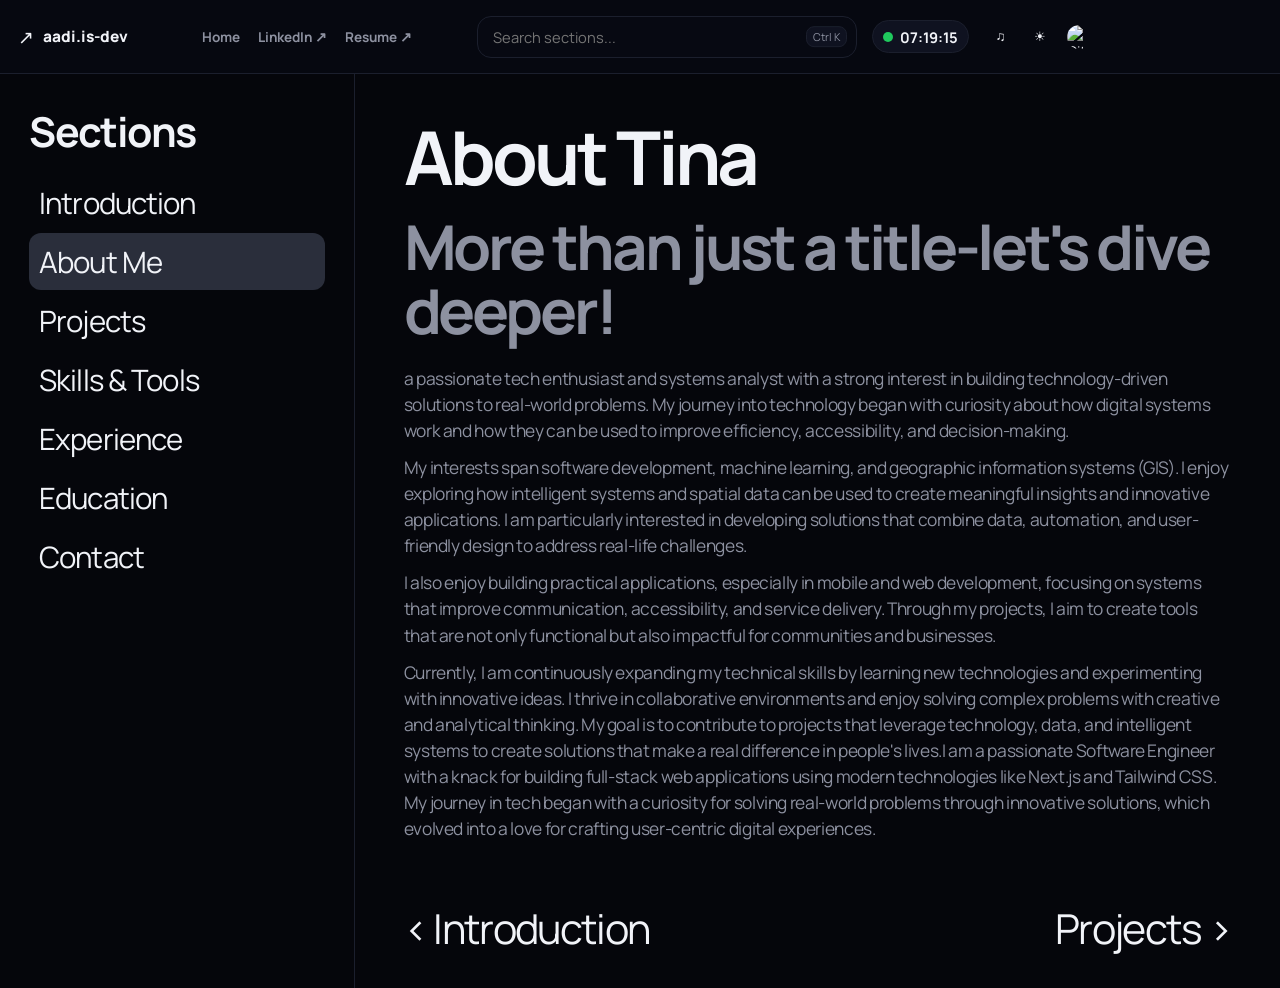
==== about.html @ 4027ba5c "Initial portfolio site" ====
﻿<!DOCTYPE html>
<html lang="en" data-theme="dark" data-page="about">
  <head>
    <meta charset="UTF-8" />
    <meta name="viewport" content="width=device-width, initial-scale=1.0" />
    <title>Aditya Domle | About</title>
    <link rel="preconnect" href="https://fonts.googleapis.com" />
    <link rel="preconnect" href="https://fonts.gstatic.com" crossorigin />
    <link href="https://fonts.googleapis.com/css2?family=Manrope:wght@400;500;600;700;800&display=swap" rel="stylesheet" />
    <link rel="stylesheet" href="https://cdnjs.cloudflare.com/ajax/libs/font-awesome/6.5.2/css/all.min.css" integrity="sha512-SnH5WK+bZxgPHs44uWix+LLJAJ9/2PkPKZ5QiAj6Ta86w+fsb2TkR4j8Wc8R80Jv2Q5S0VYvX0XQ8g5y/5v0w==" crossorigin="anonymous" referrerpolicy="no-referrer" />
    <link rel="stylesheet" href="styles.css" />
  </head>
  <body>
    <header class="topbar">
      <div class="brand-wrap"><span class="brand-mark">↗</span><span class="brand">aadi.is-dev</span></div>
      <nav class="header-links"><a href="index.html" data-page="intro">Home</a><a href="https://www.linkedin.com/in/tina-marion-abwor" target="_blank" rel="noreferrer">LinkedIn ↗</a><a href="Abwor Tina cv.pdf" target="_blank" rel="noreferrer">Resume ↗</a></nav>
      <div class="search-wrap"><input id="headerSearch" type="text" placeholder="Search sections..." /><span class="keycap">Ctrl K</span><ul id="searchResults" class="search-results" hidden></ul></div>
      <div class="status-pill"><span class="dot"></span><span id="clock">00:00:00</span></div>
      <div class="icon-actions"><button class="icon-btn" type="button">♫</button><button id="themeToggle" class="icon-btn" type="button">☀</button><a class="icon-btn github-mark-btn" href="https://github.com/Tina-marion" target="_blank" rel="noreferrer"><img class="github-mark-icon" src="https://github.githubassets.com/images/modules/logos_page/GitHub-Mark.png" alt="GitHub" /></a></div>
    </header>

    <div class="app-layout">
      <aside class="sidebar"><h2>Sections</h2><nav class="section-nav"><a href="index.html" data-page="intro">Introduction</a><a href="about.html" data-page="about">About Me</a><a href="projects.html" data-page="projects">Projects</a><a href="skills-tools.html" data-page="skills">Skills &amp; Tools</a><a href="experience.html" data-page="experience">Experience</a><a href="education.html" data-page="education">Education</a><a href="contact.html" data-page="contact">Contact</a></nav></aside>
      <main class="content content-page">
        <h1>About Tina </h1>
        <h2>More than just a title-let's dive deeper!</h2>
        <div class="muted-block">
          <p>a passionate tech enthusiast and systems analyst with a strong interest in building technology-driven solutions to real-world problems. My journey into technology began with curiosity about how digital systems work and how they can be used to improve efficiency, accessibility, and decision-making.</p>

          <p>My interests span software development, machine learning, and geographic information systems (GIS). I enjoy exploring how intelligent systems and spatial data can be used to create meaningful insights and innovative applications. I am particularly interested in developing solutions that combine data, automation, and user-friendly design to address real-life challenges.</p>

         <p>I also enjoy building practical applications, especially in mobile and web development, focusing on systems that improve communication, accessibility, and service delivery. Through my projects, I aim to create tools that are not only functional but also impactful for communities and businesses.</p>

<p>Currently, I am continuously expanding my technical skills by learning new technologies and experimenting with innovative ideas. I thrive in collaborative environments and enjoy solving complex problems with creative and analytical thinking.

My goal is to contribute to projects that leverage technology, data, and intelligent systems to create solutions that make a real difference in people's lives.I am a passionate Software Engineer with a knack for building full-stack web applications using modern technologies like Next.js and Tailwind CSS. My journey in tech began with a curiosity for solving real-world problems through innovative solutions, which evolved into a love for crafting user-centric digital experiences.</p>
         
        </div>
        <div class="page-nav"><a href="index.html">‹ Introduction</a><a href="projects.html">Projects ›</a></div>
      </main>
    </div>
    <script src="script.js"></script>
  </body>
</html>
---- styles.css ----
:root {
  --bg: #f4f5f7;
  --surface: #ffffff;
  --surface-soft: #f4f4f6;
  --text: #0f1117;
  --muted: #6b6f7b;
  --line: #e3e5ed;
  --active: #e8e9ee;
  --pill: #ffffff;
}

html[data-theme="dark"] {
  --bg: #05060b;
  --surface: #070912;
  --surface-soft: #f3f4f6;
  --text: #f1f3f8;
  --muted: #8d91a0;
  --line: #1b1f2d;
  --active: #2a2e3b;
  --pill: #0f1220;
}

* {
  box-sizing: border-box;
}

html,
body {
  margin: 0;
  padding: 0;
  min-height: 100%;
}

html {
  font-size: 92%;
}

body {
  background: var(--bg);
  color: var(--text);
  font-family: "Manrope", "Segoe UI", sans-serif;
}

.topbar {
  position: sticky;
  top: 0;
  z-index: 20;
  min-height: 74px;
  display: flex;
  align-items: center;
  gap: 1rem;
  padding: 0.95rem 1.2rem;
  border-bottom: 1px solid var(--line);
  background: color-mix(in srgb, var(--surface) 94%, transparent);
  backdrop-filter: blur(8px);
}

.brand-wrap {
  display: flex;
  align-items: center;
  gap: 0.65rem;
  min-width: 170px;
}

.brand-mark {
  font-size: 1.3rem;
}

.brand {
  font-size: 1.05rem;
  font-weight: 800;
}

.header-links {
  display: flex;
  align-items: center;
  gap: 1.2rem;
  min-width: 260px;
}

.header-links a {
  color: var(--muted);
  text-decoration: none;
  font-size: 0.92rem;
  font-weight: 700;
}

.header-links a.active,
.header-links a:hover {
  color: var(--text);
}

.search-wrap {
  position: relative;
  flex: 1;
  max-width: 380px;
}

.search-wrap input {
  width: 100%;
  border: 1px solid var(--line);
  border-radius: 14px;
  background: var(--surface);
  color: var(--text);
  font: inherit;
  padding: 0.68rem 5.2rem 0.68rem 1rem;
}

.keycap {
  position: absolute;
  right: 10px;
  top: 50%;
  transform: translateY(-50%);
  border: 1px solid var(--line);
  border-radius: 8px;
  padding: 0.16rem 0.42rem;
  color: var(--muted);
  font-size: 0.74rem;
  background: var(--pill);
}

.search-results {
  position: absolute;
  top: calc(100% + 6px);
  left: 0;
  right: 0;
  list-style: none;
  margin: 0;
  padding: 0.4rem;
  border: 1px solid var(--line);
  border-radius: 12px;
  background: var(--surface);
  box-shadow: 0 16px 34px rgba(0, 0, 0, 0.22);
}

.search-results li {
  padding: 0.48rem 0.6rem;
  border-radius: 8px;
  cursor: pointer;
}

.search-results li:hover {
  background: var(--active);
}

.status-pill {
  border: 1px solid var(--line);
  border-radius: 999px;
  background: var(--pill);
  font-weight: 700;
  display: flex;
  align-items: center;
  gap: 0.45rem;
  padding: 0.4rem 0.7rem;
}

.dot {
  width: 10px;
  height: 10px;
  border-radius: 50%;
  background: #1fc95d;
}

.icon-actions {
  display: flex;
  align-items: center;
  gap: 0.35rem;
}

.icon-btn {
  width: 34px;
  height: 34px;
  border: 1px solid transparent;
  border-radius: 9px;
  background: transparent;
  color: var(--text);
  display: inline-flex;
  align-items: center;
  justify-content: center;
  text-decoration: none;
  cursor: pointer;
}

.icon-btn:hover {
  border-color: var(--line);
  background: var(--pill);
}

.github-mark-btn {
  padding: 0;
}

.github-mark-icon {
  width: 24px;
  height: 24px;
  border-radius: 50%;
  display: block;
}

.app-layout {
  display: grid;
  grid-template-columns: 355px 1fr;
  min-height: calc(100vh - 74px);
}

.sidebar {
  border-right: 1px solid var(--line);
  padding: 2rem 2rem 1.5rem;
}

.sidebar h2 {
  margin: 0 0 1rem;
  font-size: 2.8rem;
  letter-spacing: -0.04em;
}

.section-nav {
  display: grid;
  gap: 0.14rem;
}

.section-nav a {
  color: var(--text);
  text-decoration: none;
  padding: 0.58rem 0.66rem;
  border-radius: 12px;
  font-size: 2rem;
  letter-spacing: -0.03em;
}

.section-nav a.active,
.section-nav a:hover {
  background: var(--active);
}

.content {
  padding: 2.2rem 3.3rem;
  max-width: 1400px;
}

.content-page h1 {
  margin: 0;
  font-size: clamp(3rem, 5.8vw, 5.2rem);
  letter-spacing: -0.05em;
}

.content-page h2 {
  margin: 0.55rem 0 1.5rem;
  color: var(--muted);
  font-size: clamp(2.2rem, 6vw, 4.2rem);
  letter-spacing: -0.05em;
  line-height: 1.03;
}

.content-page p {
  margin: 0;
  max-width: 1300px;
  font-size: clamp(1.08rem, 1.55vw, 1.55rem);
  letter-spacing: -0.02em;
  line-height: 1.5;
}

.page-nav {
  margin-top: 4rem;
  display: flex;
  justify-content: space-between;
  font-size: 2.8rem;
  letter-spacing: -0.04em;
}

.page-nav a {
  color: var(--text);
  text-decoration: none;
}

.hero-actions {
  margin-top: 1.6rem;
  display: flex;
  gap: 0.8rem;
  flex-wrap: wrap;
}

.btn {
  text-decoration: none;
  border: 1px solid var(--line);
  border-radius: 11px;
  padding: 0.62rem 0.95rem;
  font-weight: 700;
  color: var(--text);
  background: var(--surface);
}

.btn-primary {
  color: #ffffff;
  border-color: transparent;
  background: linear-gradient(120deg, #7a5bf4 0%, #946bff 100%);
}

.project-grid {
  margin-top: 1.4rem;
  display: grid;
  grid-template-columns: repeat(3, minmax(0, 1fr));
  gap: 1rem;
}

.project-card {
  background: color-mix(in srgb, var(--surface) 70%, #f3f4f8);
  border: 1px solid color-mix(in srgb, var(--line) 86%, #d9dcea);
  border-radius: 16px;
  padding: 1.2rem;
}

.project-card h4 {
  margin: 0;
  font-size: 1.05rem;
  line-height: 1.35;
}

.project-card p {
  margin-top: 0.6rem;
  color: var(--muted);
  font-size: 0.98rem;
  line-height: 1.45;
}

.project-card a {
  display: inline-block;
  margin-top: 0.58rem;
  color: var(--muted);
  text-decoration: none;
}

.skills-tags {
  margin-top: 1.2rem;
  display: flex;
  flex-wrap: wrap;
  gap: 0.55rem;
}

.skill-chip {
  display: inline-flex;
  align-items: center;
  gap: 0.45rem;
  border: 1px solid #d9dce4;
  border-radius: 10px;
  padding: 0.45rem 0.72rem;
  color: #161a24;
  background: #f5f6f8;
  font-weight: 700;
  font-size: 0.98rem;
}

.skill-chip .mini {
  font-size: 0.82rem;
  color: #4f5565;
}

.muted-block {
  margin-top: 1.2rem;
  display: grid;
  gap: 0.75rem;
}

.muted-block p {
  color: var(--muted);
  font-size: 1.18rem;
}

.experience-page > p {
  max-width: 1320px;
  margin-top: 0.2rem;
}

.exp-timeline {
  margin-top: 2rem;
  border-left: 1px solid color-mix(in srgb, var(--line) 92%, #2a2f40);
  padding-left: 1.8rem;
}

.exp-item {
  position: relative;
}

.exp-item + .exp-item {
  margin-top: 2.8rem;
}

.exp-dot {
  position: absolute;
  left: -2.42rem;
  top: 0.05rem;
  width: 1.35rem;
  height: 1.35rem;
  border-radius: 50%;
  background: #13284f;
  color: #84aaf8;
  display: inline-flex;
  align-items: center;
  justify-content: center;
  font-size: 0.7rem;
}

.exp-title-row {
  display: flex;
  align-items: center;
  gap: 0.75rem;
  flex-wrap: wrap;
}

.exp-title-row h3 {
  margin: 0;
  font-size: clamp(1.5rem, 2.5vw, 2.2rem);
  letter-spacing: -0.03em;
}

.latest-badge {
  border-radius: 8px;
  padding: 0.22rem 0.6rem;
  font-size: 0.9rem;
  font-weight: 700;
  color: #9dc0ff;
  background: #133f8b;
}

.exp-time {
  margin-top: 0.35rem;
  color: var(--muted);
  font-size: 1rem;
}

.exp-desc {
  margin-top: 1rem;
  color: var(--muted);
  max-width: 1200px;
  font-size: 1.15rem;
}

.education-page .intro-stack {
  margin-top: 0.3rem;
  display: grid;
  gap: 1.25rem;
}

.education-page .intro-stack p {
  color: var(--text);
  max-width: 1320px;
}

.education-page .exp-timeline {
  margin-top: 2.1rem;
}

.contact-page .contact-form {
  margin-top: 0.9rem;
  max-width: 1260px;
  display: grid;
  gap: 0.9rem;
}

.contact-page label {
  font-size: 1.95rem;
  font-weight: 700;
  letter-spacing: -0.03em;
}

.contact-page .req {
  color: #ff6161;
  margin-left: 0.15rem;
}

.contact-page input,
.contact-page textarea {
  width: 100%;
  border: 1px solid #2a2f3f;
  border-radius: 12px;
  background: #12141c;
  color: #d6d9e4;
  font: inherit;
  font-size: 1.2rem;
  padding: 0.88rem 0.92rem;
}

.contact-page textarea {
  min-height: 95px;
  resize: vertical;
}

.contact-page input::placeholder,
.contact-page textarea::placeholder {
  color: #82879a;
}

.contact-page .field-note {
  margin-top: -0.35rem;
  color: #99a0b6;
  font-size: 1.12rem;
}

.contact-page .btn {
  margin-top: 0.5rem;
  width: fit-content;
}

.awards-section {
  margin-top: 1.25rem;
}

.awards-help p {
  color: var(--muted);
  font-size: 0.95rem;
}

.awards-help code {
  background: #12141c;
  border: 1px solid #2a2f3f;
  border-radius: 6px;
  padding: 0.1rem 0.35rem;
}

.awards-grid {
  margin-top: 0.8rem;
  display: grid;
  grid-template-columns: repeat(3, minmax(0, 1fr));
  gap: 0.85rem;
}

.award-card {
  margin: 0;
  border: 1px solid var(--line);
  border-radius: 14px;
  overflow: hidden;
  background: #11131b;
}

.award-card img {
  width: 100%;
  height: 250px;
  object-fit: cover;
  display: block;
}

.award-card figcaption {
  padding: 0.65rem 0.75rem 0.75rem;
  border-top: 1px solid var(--line);
  color: var(--muted);
  font-size: 0.92rem;
  font-weight: 600;
}

@media (max-width: 1200px) {
  .app-layout {
    grid-template-columns: 1fr;
  }

  .sidebar {
    border-right: 0;
    border-bottom: 1px solid var(--line);
    padding: 1.2rem 1rem;
  }

  .sidebar h2 {
    font-size: 2rem;
  }

  .section-nav {
    grid-template-columns: repeat(2, minmax(0, 1fr));
    gap: 0.35rem;
  }

  .section-nav a {
    font-size: 1.2rem;
  }

  .content {
    padding: 1.4rem 1rem 2rem;
  }

  .project-grid {
    grid-template-columns: repeat(2, minmax(0, 1fr));
  }

  .awards-grid {
    grid-template-columns: repeat(2, minmax(0, 1fr));
  }

  .exp-timeline {
    padding-left: 1.25rem;
  }

  .exp-dot {
    left: -1.87rem;
  }

  .contact-page label {
    font-size: 1.45rem;
  }
}

@media (max-width: 760px) {
  .topbar {
    flex-wrap: wrap;
    gap: 0.65rem;
  }

  .header-links {
    min-width: auto;
    width: 100%;
  }

  .search-wrap {
    order: 4;
    max-width: none;
    width: 100%;
  }

  .status-pill {
    margin-left: auto;
  }

  .section-nav {
    grid-template-columns: 1fr;
  }

  .project-grid {
    grid-template-columns: 1fr;
  }

  .awards-grid {
    grid-template-columns: 1fr;
  }

  .page-nav {
    font-size: 1.6rem;
  }

  .contact-page label {
    font-size: 1.2rem;
  }

  .contact-page .field-note {
    font-size: 1rem;
  }
}
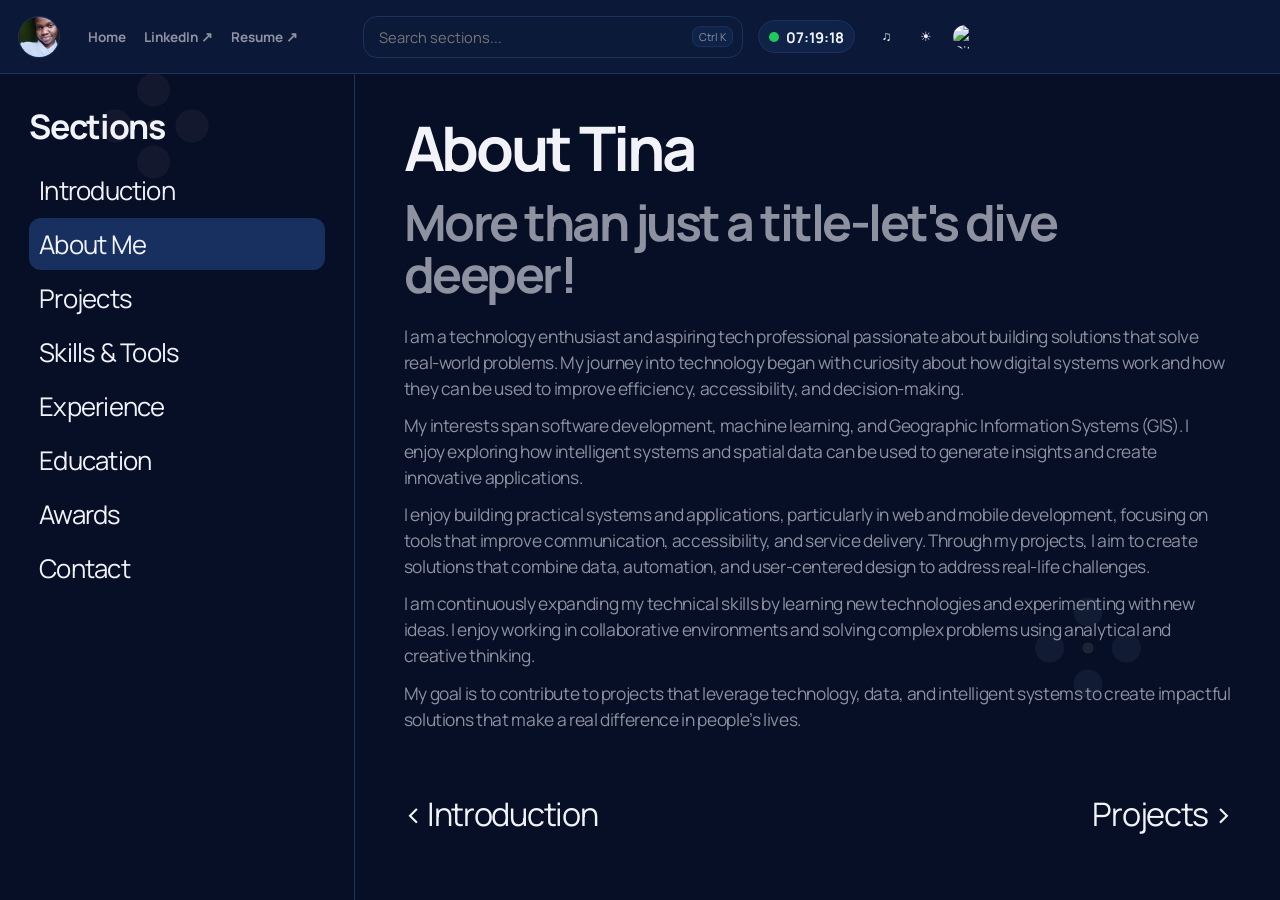
==== commit be8cfa3b: "changes made" ====
--- a/about.html
+++ b/about.html
@@ -12,7 +12,7 @@
   </head>
   <body>
     <header class="topbar">
-      <div class="brand-wrap"><span class="brand-mark">↗</span><span class="brand">aadi.is-dev</span></div>
+      <div class="brand-wrap"><img class="brand-photo" src="tina.jpg" alt="Tina Marion" /></div>
       <nav class="header-links"><a href="index.html" data-page="intro">Home</a><a href="https://www.linkedin.com/in/tina-marion-abwor" target="_blank" rel="noreferrer">LinkedIn ↗</a><a href="Abwor Tina cv.pdf" target="_blank" rel="noreferrer">Resume ↗</a></nav>
       <div class="search-wrap"><input id="headerSearch" type="text" placeholder="Search sections..." /><span class="keycap">Ctrl K</span><ul id="searchResults" class="search-results" hidden></ul></div>
       <div class="status-pill"><span class="dot"></span><span id="clock">00:00:00</span></div>
@@ -20,21 +20,29 @@
     </header>
 
     <div class="app-layout">
-      <aside class="sidebar"><h2>Sections</h2><nav class="section-nav"><a href="index.html" data-page="intro">Introduction</a><a href="about.html" data-page="about">About Me</a><a href="projects.html" data-page="projects">Projects</a><a href="skills-tools.html" data-page="skills">Skills &amp; Tools</a><a href="experience.html" data-page="experience">Experience</a><a href="education.html" data-page="education">Education</a><a href="contact.html" data-page="contact">Contact</a></nav></aside>
+      <aside class="sidebar"><h2>Sections</h2><nav class="section-nav"><a href="index.html" data-page="intro">Introduction</a><a href="about.html" data-page="about">About Me</a><a href="projects.html" data-page="projects">Projects</a><a href="skills-tools.html" data-page="skills">Skills &amp; Tools</a><a href="experience.html" data-page="experience">Experience</a><a href="education.html" data-page="education">Education</a><a href="awards.html" data-page="awards">Awards</a><a href="contact.html" data-page="contact">Contact</a></nav></aside>
       <main class="content content-page">
         <h1>About Tina </h1>
         <h2>More than just a title-let's dive deeper!</h2>
         <div class="muted-block">
-          <p>a passionate tech enthusiast and systems analyst with a strong interest in building technology-driven solutions to real-world problems. My journey into technology began with curiosity about how digital systems work and how they can be used to improve efficiency, accessibility, and decision-making.</p>
+          <p>I am a technology enthusiast and aspiring tech professional passionate about building solutions that solve real-world problems. 
+            My journey into technology began with curiosity about how digital systems work and how they can be used to improve efficiency, 
+            accessibility, and decision-making.</p>
 
-          <p>My interests span software development, machine learning, and geographic information systems (GIS). I enjoy exploring how intelligent systems and spatial data can be used to create meaningful insights and innovative applications. I am particularly interested in developing solutions that combine data, automation, and user-friendly design to address real-life challenges.</p>
+          <p>My interests span software development, machine learning, and Geographic Information Systems (GIS). 
+            I enjoy exploring how intelligent systems and spatial data can be used to generate insights and create innovative applications.</p>
 
-         <p>I also enjoy building practical applications, especially in mobile and web development, focusing on systems that improve communication, accessibility, and service delivery. Through my projects, I aim to create tools that are not only functional but also impactful for communities and businesses.</p>
+          <p>I enjoy building practical systems and applications, particularly in web and mobile development, 
+            focusing on tools that improve communication, accessibility, and service delivery. 
+            Through my projects, I aim to create solutions that combine data, automation, and user-centered design to address real-life challenges.</p>
 
-<p>Currently, I am continuously expanding my technical skills by learning new technologies and experimenting with innovative ideas. I thrive in collaborative environments and enjoy solving complex problems with creative and analytical thinking.
+          <p> I am continuously expanding my technical skills by learning new technologies and
+             experimenting with new ideas. I enjoy working in collaborative environments 
+             and solving complex problems using analytical and creative thinking.</p>
 
-My goal is to contribute to projects that leverage technology, data, and intelligent systems to create solutions that make a real difference in people's lives.I am a passionate Software Engineer with a knack for building full-stack web applications using modern technologies like Next.js and Tailwind CSS. My journey in tech began with a curiosity for solving real-world problems through innovative solutions, which evolved into a love for crafting user-centric digital experiences.</p>
-         
+          <p>My goal is to contribute to projects that leverage technology, data, 
+            and intelligent systems to create impactful solutions that make a real difference
+             in people’s lives.</p>
         </div>
         <div class="page-nav"><a href="index.html">‹ Introduction</a><a href="projects.html">Projects ›</a></div>
       </main>
--- a/styles.css
+++ b/styles.css
@@ -1,23 +1,25 @@
 :root {
-  --bg: #f4f5f7;
-  --surface: #ffffff;
-  --surface-soft: #f4f4f6;
+  --bg: #dbe5ff;
+  --surface: #edf2ff;
+  --surface-soft: #d7e2ff;
   --text: #0f1117;
-  --muted: #6b6f7b;
-  --line: #e3e5ed;
-  --active: #e8e9ee;
-  --pill: #ffffff;
+  --muted: #4d5772;
+  --line: #b9c7eb;
+  --active: #c9d8fb;
+  --pill: #f2f6ff;
+  --flower-opacity: 0.45;
 }
 
 html[data-theme="dark"] {
-  --bg: #05060b;
-  --surface: #070912;
-  --surface-soft: #f3f4f6;
+  --bg: #070f26;
+  --surface: #0c1a3a;
+  --surface-soft: #132850;
   --text: #f1f3f8;
   --muted: #8d91a0;
-  --line: #1b1f2d;
-  --active: #2a2e3b;
-  --pill: #0f1220;
+  --line: #1d315d;
+  --active: #17305f;
+  --pill: #0f2349;
+  --flower-opacity: 0.32;
 }
 
 * {
@@ -39,6 +41,28 @@
   background: var(--bg);
   color: var(--text);
   font-family: "Manrope", "Segoe UI", sans-serif;
+  position: relative;
+  overflow-x: hidden;
+}
+
+body::before {
+  content: "";
+  position: fixed;
+  inset: 0;
+  pointer-events: none;
+  z-index: -1;
+  opacity: var(--flower-opacity);
+  background:
+    radial-gradient(circle at 12% 18%, rgba(255, 183, 197, 0.18) 0 16px, transparent 17px),
+    radial-gradient(circle at 9% 14%, rgba(255, 183, 197, 0.18) 0 16px, transparent 17px),
+    radial-gradient(circle at 15% 14%, rgba(255, 183, 197, 0.18) 0 16px, transparent 17px),
+    radial-gradient(circle at 12% 10%, rgba(255, 183, 197, 0.18) 0 16px, transparent 17px),
+    radial-gradient(circle at 12% 14%, rgba(255, 228, 170, 0.26) 0 6px, transparent 7px),
+    radial-gradient(circle at 85% 76%, rgba(170, 211, 255, 0.2) 0 14px, transparent 15px),
+    radial-gradient(circle at 82% 72%, rgba(170, 211, 255, 0.2) 0 14px, transparent 15px),
+    radial-gradient(circle at 88% 72%, rgba(170, 211, 255, 0.2) 0 14px, transparent 15px),
+    radial-gradient(circle at 85% 68%, rgba(170, 211, 255, 0.2) 0 14px, transparent 15px),
+    radial-gradient(circle at 85% 72%, rgba(255, 238, 184, 0.3) 0 5px, transparent 6px);
 }
 
 .topbar {
@@ -59,7 +83,16 @@
   display: flex;
   align-items: center;
   gap: 0.65rem;
-  min-width: 170px;
+  min-width: 56px;
+}
+
+.brand-photo {
+  width: 42px;
+  height: 42px;
+  border-radius: 50%;
+  object-fit: cover;
+  border: 1px solid var(--line);
+  display: block;
 }
 
 .brand-mark {
@@ -186,6 +219,11 @@
   background: var(--pill);
 }
 
+.icon-btn.is-active {
+  border-color: var(--line);
+  background: var(--pill);
+}
+
 .github-mark-btn {
   padding: 0;
 }
@@ -210,7 +248,7 @@
 
 .sidebar h2 {
   margin: 0 0 1rem;
-  font-size: 2.8rem;
+  font-size: 2.3rem;
   letter-spacing: -0.04em;
 }
 
@@ -224,7 +262,7 @@
   text-decoration: none;
   padding: 0.58rem 0.66rem;
   border-radius: 12px;
-  font-size: 2rem;
+  font-size: 1.75rem;
   letter-spacing: -0.03em;
 }
 
@@ -240,14 +278,14 @@
 
 .content-page h1 {
   margin: 0;
-  font-size: clamp(3rem, 5.8vw, 5.2rem);
+  font-size: clamp(2.4rem, 4.8vw, 4.3rem);
   letter-spacing: -0.05em;
 }
 
 .content-page h2 {
   margin: 0.55rem 0 1.5rem;
   color: var(--muted);
-  font-size: clamp(2.2rem, 6vw, 4.2rem);
+  font-size: clamp(1.9rem, 4.8vw, 3.4rem);
   letter-spacing: -0.05em;
   line-height: 1.03;
 }
@@ -255,7 +293,7 @@
 .content-page p {
   margin: 0;
   max-width: 1300px;
-  font-size: clamp(1.08rem, 1.55vw, 1.55rem);
+  font-size: clamp(1rem, 1.3vw, 1.3rem);
   letter-spacing: -0.02em;
   line-height: 1.5;
 }
@@ -264,7 +302,7 @@
   margin-top: 4rem;
   display: flex;
   justify-content: space-between;
-  font-size: 2.8rem;
+  font-size: 2.2rem;
   letter-spacing: -0.04em;
 }
 
@@ -350,9 +388,11 @@
   font-size: 0.98rem;
 }
 
-.skill-chip .mini {
-  font-size: 0.82rem;
-  color: #4f5565;
+.skill-icon {
+  width: 1rem;
+  height: 1rem;
+  object-fit: contain;
+  flex-shrink: 0;
 }
 
 .muted-block {
@@ -529,13 +569,15 @@
   border: 1px solid var(--line);
   border-radius: 14px;
   overflow: hidden;
-  background: #11131b;
+  background: color-mix(in srgb, var(--surface) 90%, #0c142c);
 }
 
 .award-card img {
   width: 100%;
-  height: 250px;
-  object-fit: cover;
+  height: 290px;
+  object-fit: contain;
+  background: color-mix(in srgb, var(--bg) 72%, #ffffff 28%);
+  padding: 0.35rem;
   display: block;
 }
 
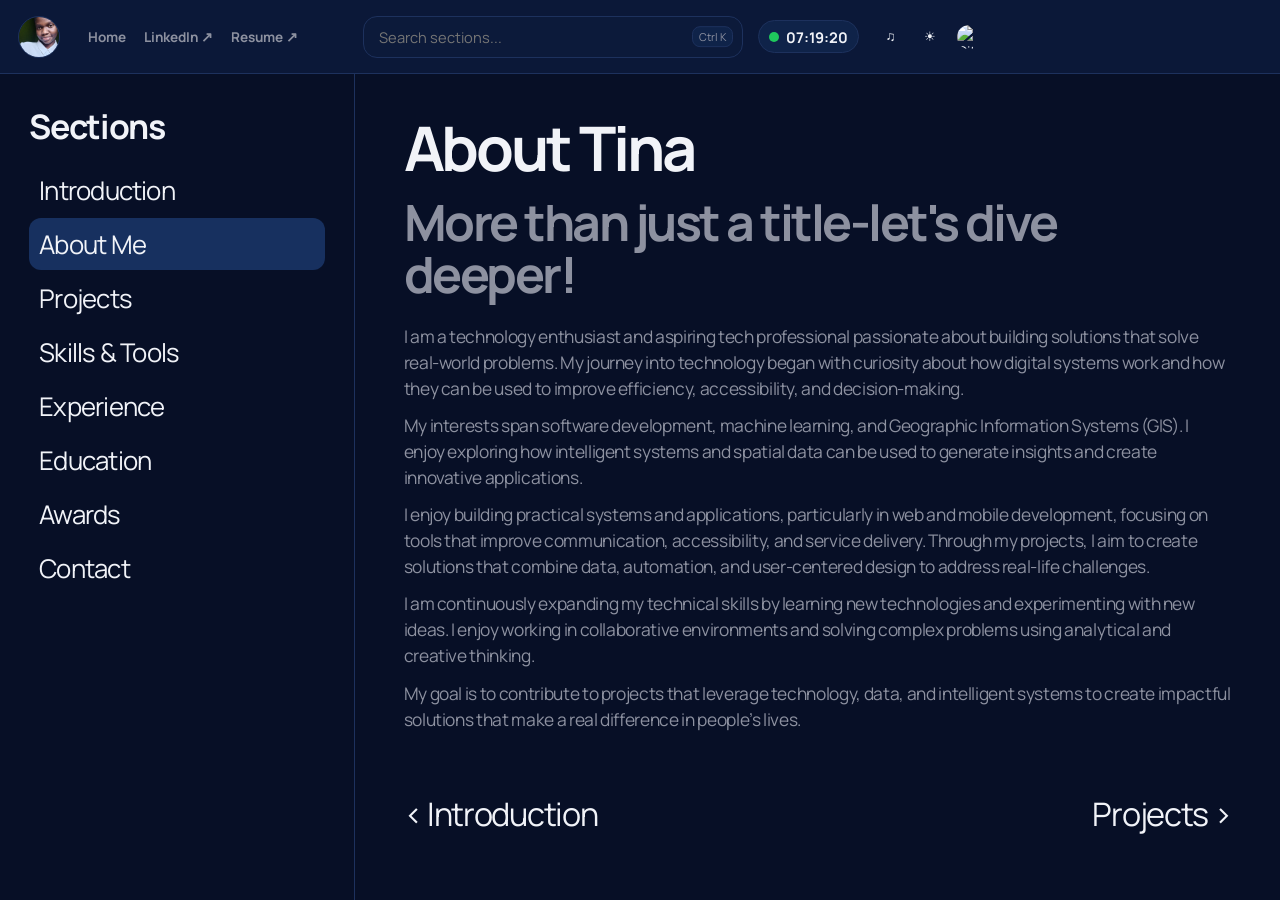
==== commit c3860fd7: "flowers added to design" ====
--- a/about.html
+++ b/about.html
@@ -3,7 +3,7 @@
   <head>
     <meta charset="UTF-8" />
     <meta name="viewport" content="width=device-width, initial-scale=1.0" />
-    <title>Aditya Domle | About</title>
+    <title>Tina marion  | About</title>
     <link rel="preconnect" href="https://fonts.googleapis.com" />
     <link rel="preconnect" href="https://fonts.gstatic.com" crossorigin />
     <link href="https://fonts.googleapis.com/css2?family=Manrope:wght@400;500;600;700;800&display=swap" rel="stylesheet" />
--- a/styles.css
+++ b/styles.css
@@ -45,24 +45,56 @@
   overflow-x: hidden;
 }
 
-body::before {
-  content: "";
+.floating-flower {
   position: fixed;
-  inset: 0;
   pointer-events: none;
-  z-index: -1;
-  opacity: var(--flower-opacity);
-  background:
-    radial-gradient(circle at 12% 18%, rgba(255, 183, 197, 0.18) 0 16px, transparent 17px),
-    radial-gradient(circle at 9% 14%, rgba(255, 183, 197, 0.18) 0 16px, transparent 17px),
-    radial-gradient(circle at 15% 14%, rgba(255, 183, 197, 0.18) 0 16px, transparent 17px),
-    radial-gradient(circle at 12% 10%, rgba(255, 183, 197, 0.18) 0 16px, transparent 17px),
-    radial-gradient(circle at 12% 14%, rgba(255, 228, 170, 0.26) 0 6px, transparent 7px),
-    radial-gradient(circle at 85% 76%, rgba(170, 211, 255, 0.2) 0 14px, transparent 15px),
-    radial-gradient(circle at 82% 72%, rgba(170, 211, 255, 0.2) 0 14px, transparent 15px),
-    radial-gradient(circle at 88% 72%, rgba(170, 211, 255, 0.2) 0 14px, transparent 15px),
-    radial-gradient(circle at 85% 68%, rgba(170, 211, 255, 0.2) 0 14px, transparent 15px),
-    radial-gradient(circle at 85% 72%, rgba(255, 238, 184, 0.3) 0 5px, transparent 6px);
+  z-index: 2;
+  opacity: 0;
+  will-change: transform, opacity;
+}
+
+html:not([data-theme="dark"]) .floating-flower {
+  filter: saturate(1.6) brightness(0.55);
+}
+
+@keyframes flowerFloatUp {
+  0%   { transform: translateY(110vh) translateX(0px)   rotate(0deg)   scale(0.8); opacity: 0; }
+  8%   { opacity: 0.65; }
+  25%  { transform: translateY(75vh)  translateX(55px)  rotate(90deg)  scale(0.9); }
+  50%  { transform: translateY(50vh)  translateX(-45px) rotate(180deg) scale(1.0); }
+  75%  { transform: translateY(25vh)  translateX(65px)  rotate(270deg) scale(1.05); }
+  90%  { opacity: 0.65; }
+  100% { transform: translateY(-12vh) translateX(-25px) rotate(360deg) scale(1.1); opacity: 0; }
+}
+
+@keyframes flowerFloatDown {
+  0%   { transform: translateY(-10vh) translateX(0px)   rotate(0deg)   scale(0.8); opacity: 0; }
+  8%   { opacity: 0.65; }
+  25%  { transform: translateY(25vh)  translateX(-55px) rotate(90deg)  scale(0.9); }
+  50%  { transform: translateY(50vh)  translateX(50px)  rotate(180deg) scale(1.0); }
+  75%  { transform: translateY(75vh)  translateX(-60px) rotate(270deg) scale(1.05); }
+  90%  { opacity: 0.65; }
+  100% { transform: translateY(112vh) translateX(30px)  rotate(360deg) scale(1.1); opacity: 0; }
+}
+
+@keyframes flowerFloatRight {
+  0%   { transform: translateX(-10vw) translateY(0px)   rotate(0deg)   scale(0.8); opacity: 0; }
+  8%   { opacity: 0.65; }
+  25%  { transform: translateX(25vw)  translateY(-50px) rotate(90deg)  scale(0.9); }
+  50%  { transform: translateX(50vw)  translateY(55px)  rotate(180deg) scale(1.0); }
+  75%  { transform: translateX(75vw)  translateY(-45px) rotate(270deg) scale(1.05); }
+  90%  { opacity: 0.65; }
+  100% { transform: translateX(112vw) translateY(30px)  rotate(360deg) scale(1.1); opacity: 0; }
+}
+
+@keyframes flowerFloatLeft {
+  0%   { transform: translateX(110vw) translateY(0px)   rotate(0deg)   scale(0.8); opacity: 0; }
+  8%   { opacity: 0.65; }
+  25%  { transform: translateX(75vw)  translateY(50px)  rotate(90deg)  scale(0.9); }
+  50%  { transform: translateX(50vw)  translateY(-55px) rotate(180deg) scale(1.0); }
+  75%  { transform: translateX(25vw)  translateY(45px)  rotate(270deg) scale(1.05); }
+  90%  { opacity: 0.65; }
+  100% { transform: translateX(-12vw) translateY(-30px) rotate(360deg) scale(1.1); opacity: 0; }
 }
 
 .topbar {
